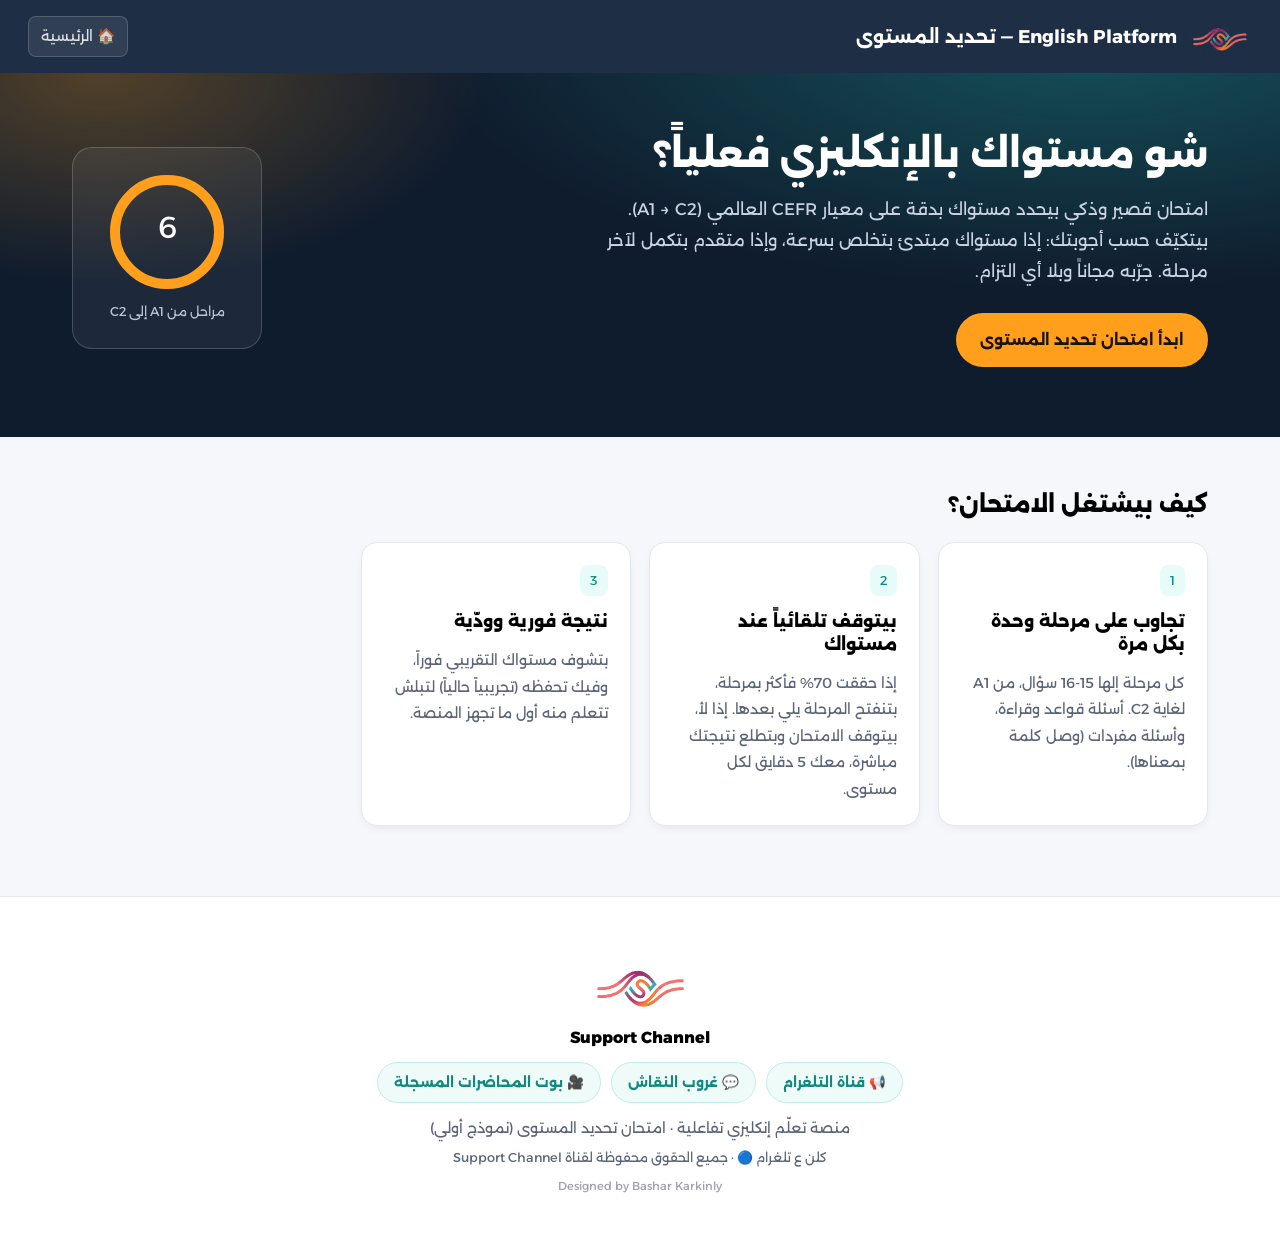
==== index.html @ b16656f6 "Update exam instructions with time limit Added a time limit for each level in the exam instructions." ====
<!DOCTYPE html>
<html lang="ar" dir="rtl">
<head>
<meta charset="UTF-8">
<!--
    تم تصميم هذه المنصة من قبل:
    Bashar Karkinly لصالح قناة Support Channel
-->
<meta name="viewport" content="width=device-width, initial-scale=1.0">
<title>امتحان تحديد المستوى — منصة تعلّم الإنكليزي التفاعلية</title>
<link rel="stylesheet" href="assets/style.css">
</head>
<body>

<div class="topbar">
  <div class="brand"><img src="assets/img/support-channel-logo.png" alt="Support Channel" class="brand-logo"> English Platform — تحديد المستوى</div>
  <nav><a href="index.html" class="home-btn">🏠 الرئيسية</a></nav>
</div>

<section class="hero">
  <div class="wrap-wide hero-inner">
    <div style="flex:1; min-width:280px;">
      <h1>شو مستواك بالإنكليزي فعلياً؟</h1>
      <p class="lead">
        امتحان قصير وذكي بيحدد مستواك بدقة على معيار CEFR العالمي (A1 → C2). بيتكيّف حسب أجوبتك:
        إذا مستواك مبتدئ بتخلص بسرعة، وإذا متقدم بتكمل لآخر مرحلة. جرّبه مجاناً وبلا أي التزام.
      </p>
      <div class="cta-row">
        <a href="pages/placement-test.html" class="btn btn-primary">ابدأ امتحان تحديد المستوى</a>
      </div>
    </div>

    <div class="progress-ring-wrap">
      <svg width="120" height="120" viewBox="0 0 120 120">
        <circle cx="60" cy="60" r="52" fill="none" stroke="rgba(255,255,255,.15)" stroke-width="10"/>
        <circle cx="60" cy="60" r="52" fill="none" stroke="#FF9F1C" stroke-width="10"
                stroke-linecap="round" transform="rotate(-90 60 60)"/>
        <text x="60" y="66" text-anchor="middle" class="progress-ring-num">6</text>
      </svg>
      <span class="progress-ring-label">مراحل من A1 إلى C2</span>
    </div>
  </div>
</section>

<div class="wrap-wide" id="chapters">
  <div class="section-title">
    <h2>كيف بيشتغل الامتحان؟</h2>
  </div>
  <div class="chapters-grid">
    <div class="chapter-card">
      <span class="num">1</span>
      <h3>تجاوب على مرحلة وحدة بكل مرة</h3>
      <p style="color:var(--muted); font-size:.9rem; margin:0;">كل مرحلة إلها 15-16 سؤال، من A1 لغاية C2. أسئلة قواعد وقراءة، وأسئلة مفردات (وصل كلمة بمعناها).</p>
    </div>
    <div class="chapter-card">
      <span class="num">2</span>
      <h3>بيتوقف تلقائياً عند مستواك</h3>
      <p style="color:var(--muted); font-size:.9rem; margin:0;">إذا حققت 70% فأكثر بمرحلة، بتنفتح المرحلة يلي بعدها. إذا لأ، بيتوقف الامتحان وبتطلع نتيجتك مباشرة، معك 5 دقايق لكل مستوى.</p>
    </div>
    <div class="chapter-card">
      <span class="num">3</span>
      <h3>نتيجة فورية وودّية</h3>
      <p style="color:var(--muted); font-size:.9rem; margin:0;">بتشوف مستواك التقريبي فوراً، وفيك تحفظه (تجريبياً حالياً) لتبلش تتعلم منه أول ما تجهز المنصة.</p>
    </div>
  </div>
</div>

<footer class="site-footer">
  <img src="assets/img/support-channel-logo.png" alt="Support Channel" class="footer-logo">
  <div class="footer-brand">Support Channel</div>
  <div class="footer-links">
    <a href="https://t.me/karkinlysupportchannel" target="_blank" rel="noopener">📢 قناة التلغرام</a>
    <a href="https://t.me/karkinlySupportGroup" target="_blank" rel="noopener">💬 غروب النقاش</a>
    <a href="https://t.me/SVU_BSCM_BOT" target="_blank" rel="noopener">🎥 بوت المحاضرات المسجلة</a>
  </div>
  <div>منصة تعلّم إنكليزي تفاعلية · امتحان تحديد المستوى (نموذج أولي)</div>
  <div class="copyright">كلن ع تلغرام 🔵 · جميع الحقوق محفوظة لقناة Support Channel</div>
  <div style="font-size:.72rem; opacity:.6; margin-top:6px;">Designed by Bashar Karkinly</div>
</footer>

</body>
</html>
---- assets/style.css ----
/* ============================================================
   BMN401 — نظام تصميم مادة أساسيات الإدارة
   تم تصميم هذه الدورة التدريبية من قبل: Bashar Karkinly
   لصالح قناة Support Channel بتاريخ: 2026-07-10
   ============================================================ */

@import url('https://fonts.googleapis.com/css2?family=Alexandria:wght@100..900&display=swap');

:root{
  --ink:        #000000;   /* أسود خالص للعناوين لزيادة الوضوح */
  --ink-soft:   #1D2E45;
  --paper:      #F5F7FB;   /* خلفية الصفحة */
  --card:       #FFFFFF;
  --text:       #16232E;
  --muted:      #5B6478;
  --border:     #E3E7F0;

  --teal:       #1FB6A8;   /* اللون الأساسي */
  --teal-dark:  #12897E;
  --amber:      #FF9F1C;   /* اللون الثانوي */
  --amber-dark: #E07F00;
  --success:    #12B886;
  --success-bg: #E7F9F3;
  --danger:     #EF476F;
  --danger-bg:  #FDECF1;
  --lock:       #98A2B8;

  --radius:     16px;
  --radius-sm:  10px;
  --shadow:     0 10px 30px -12px rgba(15,28,46,.18);
  --shadow-sm:  0 4px 14px -6px rgba(15,28,46,.12);
}

*{ box-sizing:border-box; }
html{ scroll-behavior:smooth; }
body{
  margin:0;
  background:var(--paper);
  color:var(--text);
  font-family:'Alexandria', sans-serif;
  direction:rtl;
  line-height:1.85;
  -webkit-font-smoothing:antialiased;
}
h1,h2,h3,h4,h5,h6,.display{
  font-family:'Alexandria', sans-serif;
  font-weight:800; /* خط أغمق وأوضح */
  line-height:1.35;
  color:var(--ink);
}
a{ color:inherit; }
img{ max-width:100%; }

@media (prefers-reduced-motion: reduce){
  *{ animation-duration:.01ms !important; transition-duration:.01ms !important; }
}

/* ---------- شريط علوي ---------- */
.topbar{
  background:var(--ink-soft);
  color:#fff;
  padding:16px 28px;
  display:flex;
  align-items:center;
  justify-content:space-between;
  flex-wrap:wrap;
  gap:12px;
  position:sticky;
  top:0;
  z-index:40;
}
.topbar .brand{
  display:flex;
  align-items:center;
  gap:10px;
  font-family:'Alexandria', sans-serif;
  font-weight: 700;
  font-size:1.15rem;
  text-decoration: none;
  color: #fff;
}
.topbar .brand .brand-logo{
  height:34px;
  width:auto;
  display:block;
}
.site-footer .footer-logo{
  height:56px;
  width:auto;
  display:block;
  margin:0 auto 10px;
  opacity:.92;
}
.site-footer .footer-brand{
  font-weight:800; color:var(--ink); font-size:1rem; margin-bottom:10px;
}
.site-footer .footer-links{
  display:flex; flex-wrap:wrap; justify-content:center; gap:10px; margin-bottom:12px;
}
.site-footer .footer-links a{
  text-decoration:none; font-size:.85rem; font-weight:700; color:var(--teal-dark);
  background:#EFFBF8; border:1px solid #BFEDE6; border-radius:999px; padding:7px 16px;
  transition:all .15s ease;
}
.site-footer .footer-links a:hover{ background:#fff; border-color:var(--teal); }
.site-footer .copyright{
  font-size:.8rem;
  color:var(--muted);
  margin-top:4px;
}
.topbar nav{ display:flex; gap:18px; font-size:.92rem; align-items: center; }
.topbar nav a{ text-decoration:none; opacity:.85; display: flex; align-items: center; gap: 5px; }
.topbar nav a:hover{ opacity:1; }

/* زر الصفحة الرئيسية */
.home-btn {
  background: rgba(255,255,255,0.1);
  padding: 6px 12px;
  border-radius: 8px;
  border: 1px solid rgba(255,255,255,0.2);
  transition: all 0.2s;
}
.home-btn:hover {
  background: rgba(255,255,255,0.2);
}

/* ---------- حاوية عامة ---------- */
.wrap{ max-width:920px; margin:0 auto; padding:0 22px; }
.wrap-wide{ max-width:1180px; margin:0 auto; padding:0 22px; }

/* ---------- الهيرو (index) ---------- */
.hero{
  background:
    radial-gradient(1100px 420px at 85% -10%, rgba(31,182,168,.35), transparent 60%),
    radial-gradient(700px 380px at 8% 0%, rgba(255,159,28,.28), transparent 55%),
    #0F1C2E;
  color:#fff;
  padding:56px 0 70px;
}
.hero-inner{
  display:flex; gap:40px; align-items:center; justify-content:space-between; flex-wrap:wrap;
}
.hero h1{ color:#fff; font-size:2.35rem; margin:0 0 14px; }
.hero p.lead{ color:#C9D3E3; font-size:1.05rem; max-width:52ch; margin:0 0 26px; }
.hero .cta-row{ display:flex; gap:14px; flex-wrap:wrap; }

.btn{
  display:inline-flex; align-items:center; gap:8px;
  padding:13px 24px;
  border-radius:999px;
  font-family:'Alexandria',sans-serif;
  font-weight:700;
  font-size:.95rem;
  text-decoration:none;
  border:none;
  cursor:pointer;
  transition:transform .15s ease, box-shadow .15s ease, background .15s ease;
}
.btn-primary{ background:var(--amber); color:#1A1200; }
.btn-primary:hover{ transform:translateY(-2px); box-shadow:0 10px 20px -8px rgba(255,159,28,.55); }
.btn-ghost{ background:rgba(255,255,255,.08); color:#fff; border:1px solid rgba(255,255,255,.25); }
.btn-ghost:hover{ background:rgba(255,255,255,.16); }
.btn-teal{ background:var(--teal); color:#04231F; }
.btn-teal:hover{ transform:translateY(-2px); box-shadow:0 10px 20px -8px rgba(31,182,168,.5); }
.btn:disabled{ opacity:.5; cursor:not-allowed; transform:none !important; box-shadow:none !important; }
.btn-block{ width:100%; justify-content:center; }

/* ---------- حلقة التقدم ---------- */
.progress-ring-wrap{
  display:flex; flex-direction:column; align-items:center; gap:8px;
  background:rgba(255,255,255,.06);
  border:1px solid rgba(255,255,255,.18);
  border-radius:20px;
  padding:24px 30px;
  min-width:190px;
  text-align:center;
}
.progress-ring-wrap svg{ display:block; }
.progress-ring-num{ font-family:'Alexandria',sans-serif; font-size:1.9rem; fill:#fff; }
.progress-ring-label{ font-size:.8rem; color:#B9C3D6; }

/* ---------- شبكة الفصول ---------- */
.section-title{
  display:flex; align-items:baseline; justify-content:space-between; gap:12px;
  margin:52px 0 22px; flex-wrap:wrap;
}
.section-title h2{ margin:0; font-size:1.4rem; }
.section-title .hint{ color:var(--muted); font-size:.9rem; }

.chapters-grid{
  display:grid;
  grid-template-columns:repeat(auto-fill, minmax(270px,1fr));
  gap:18px;
  padding-bottom:70px;
}
.chapter-card{
  background:var(--card);
  border:1px solid var(--border);
  border-radius:var(--radius);
  padding:22px;
  position:relative;
  box-shadow:var(--shadow-sm);
  transition:transform .15s ease, box-shadow .15s ease;
  display:flex; flex-direction:column; gap:14px;
  min-height:168px;
}
.chapter-card.active{ cursor:pointer; }
.chapter-card.active:hover{ transform:translateY(-4px); box-shadow:var(--shadow); border-color:var(--teal); }
.chapter-card.locked{ opacity:.62; }
.chapter-card .num{
  font-family:'Alexandria',sans-serif;
  font-size:.8rem;
  color:var(--teal-dark);
  background:#E7FBF8;
  border-radius:8px;
  padding:4px 10px;
  width:fit-content;
}
.chapter-card.locked .num{ color:var(--lock); background:#F0F2F6; }
.chapter-card h3{ margin:0; font-size:1.05rem; }
.chapter-card .meta{ margin-top:auto; display:flex; align-items:center; justify-content:space-between; }
.stamp{
  display:inline-flex; align-items:center; gap:6px;
  font-size:.78rem; font-weight:700;
  padding:6px 12px; border-radius:999px;
}
.stamp.locked{ background:#F0F2F6; color:var(--lock); }
.stamp.open{ background:#FFF3E0; color:var(--amber-dark); }
.stamp.done{ background:var(--success-bg); color:var(--success); }
.score-pill{ font-size:.78rem; color:var(--muted); }

/* ---------- محتوى الدرس ---------- */
.lesson-header{
  background:#0F1C2E; color:#fff; padding:44px 0 40px;
}
.lesson-header .eyebrow{ color:var(--amber); font-weight:700; font-size:.85rem; margin-bottom:8px; }
.lesson-header h1{ color:#fff; font-size:2rem; margin:0 0 10px; }
.lesson-header p{ color:#C9D3E3; margin:0; max-width:65ch; }

.content{ padding:40px 0 90px; }

.block{
  background:var(--card);
  border:1px solid var(--border);
  border-radius:var(--radius);
  padding:26px 28px;
  margin-bottom:22px;
  box-shadow:var(--shadow-sm);
}
.block h2{
  font-size:1.2rem; margin:0 0 16px;
  display:flex; align-items:center; gap:10px;
}
.block h2 .idx{
  font-family:'Alexandria',sans-serif;
  background:var(--teal); color:#fff;
  width:32px; height:32px; border-radius:9px;
  display:flex; align-items:center; justify-content:center;
  font-size:.95rem; flex-shrink:0;
}
.block p{ margin:0 0 14px; }
.block ul, .block ol{ margin:0 0 14px; padding-inline-start:22px; }
.block li{ margin-bottom:6px; }

.example{
  background:#FFF9EE;
  border:1px solid #FCE3B4;
  border-radius:var(--radius-sm);
  padding:16px 18px;
  margin:16px 0;
  position:relative;
}
.example .tag{
  font-size:.75rem; font-weight:800; color:var(--amber-dark);
  display:flex; align-items:center; gap:6px; margin-bottom:8px;
}
.example p:last-child{ margin-bottom:0; }

.callout{
  background:#EFFBF8;
  border:1px solid #BFEDE6;
  border-radius:var(--radius-sm);
  padding:16px 18px;
  margin:16px 0;
}
.callout .tag{ font-size:.75rem; font-weight:800; color:var(--teal-dark); margin-bottom:8px; display:block; }

table.cmp{ width:100%; border-collapse:collapse; margin:14px 0; font-size:.92rem; }
table.cmp th, table.cmp td{ border:1px solid var(--border); padding:10px 12px; text-align:right; vertical-align:top; }
table.cmp th{ background:#F3F6FB; font-family:'Alexandria',sans-serif; font-weight:800; }
table.cmp tr:nth-child(even) td{ background:#FAFBFD; }

/* خط زمني للخطوات الست */
.timeline{ list-style:none; margin:0; padding:0; }
.timeline li{
  position:relative;
  padding-inline-start:44px;
  padding-bottom:26px;
  border-inline-start:2px solid var(--border);
}
.timeline li:last-child{ border-color:transparent; padding-bottom:0; }
.timeline .marker{
  position:absolute; inline-size:30px; block-size:30px;
  inset-inline-start:-16px; top:-2px;
  background:var(--teal); color:#fff;
  border-radius:50%;
  display:flex; align-items:center; justify-content:center;
  font-family:'Alexandria',sans-serif; font-size:.85rem;
  box-shadow:0 0 0 4px var(--paper);
}
.timeline h4{ margin:0 0 6px; font-size:1rem; }
.timeline p{ margin:0; color:var(--muted); font-size:.93rem; }

.next-actions{
  display:flex; gap:14px; flex-wrap:wrap; margin-top:30px;
}
.ask-box{
  background:var(--ink-soft); color:#fff;
  border-radius:var(--radius); padding:18px 22px;
  display:flex; align-items:center; gap:14px; margin-top:26px;
  font-size:.92rem;
}
.ask-box .icon{ font-size:1.4rem; }

.resource-box{
  border:1px dashed #BFC8DA; border-radius:var(--radius-sm);
  padding:14px 18px; margin-top:26px; font-size:.9rem; color:var(--muted);
}
.resource-box b{ color:var(--text); }

/* ---------- محرك الأسئلة (تدريب / امتحان) ---------- */
.quiz-meta{
  display:flex; gap:14px; flex-wrap:wrap; align-items:center;
  background:var(--card); border:1px solid var(--border);
  border-radius:var(--radius-sm); padding:14px 18px; margin-bottom:24px;
  font-size:.88rem; color:var(--muted);
}
.quiz-meta b{ color:var(--text); }
.stage-timer{
  font-family:'Alexandria',sans-serif; font-weight:800; white-space:nowrap;
  background:#F0F2F6; padding:4px 12px; border-radius:999px;
}
.stage-timer b{ color:var(--teal); font-variant-numeric:tabular-nums; }
.stage-timer-warn{ background:var(--danger-bg); }
.stage-timer-warn b{ color:var(--danger); animation:pulse-warn 1s ease-in-out infinite; }
@keyframes pulse-warn{ 0%,100%{opacity:1;} 50%{opacity:.5;} }
.progress-bar-track{
  flex:1; min-width:140px; height:8px; border-radius:99px; background:#E9ECF3; overflow:hidden;
}
.progress-bar-fill{
  height:100%; width:0%; background:linear-gradient(90deg,var(--teal),var(--amber));
  transition:width .35s ease;
}

.question-card{
  background:var(--card); border:1px solid var(--border); border-radius:var(--radius);
  padding:24px 26px; margin-bottom:18px; box-shadow:var(--shadow-sm);
  animation:fadeUp .35s ease both;
}
@keyframes fadeUp{ from{opacity:0; transform:translateY(8px);} to{opacity:1; transform:translateY(0);} }

.q-tag{
  display:inline-block; font-size:.72rem; font-weight:800;
  padding:3px 10px; border-radius:999px; margin-bottom:10px;
}
.q-tag.mcq{ background:#EAF1FF; color:#2C5CC5; }
.q-tag.tf{ background:#FDECF1; color:#C22458; }
.q-tag.fill{ background:#FFF3E0; color:var(--amber-dark); }

.q-text{ font-weight:700; margin:0 0 16px; font-size:1.02rem; }

.opt-list{ display:flex; flex-direction:column; gap:10px; }
.opt{
  display:flex; align-items:center; gap:10px;
  border:1.5px solid var(--border); border-radius:var(--radius-sm);
  padding:12px 16px; cursor:pointer; font-size:.95rem;
  transition:border-color .15s ease, background .15s ease;
  background:#fff;
}
.opt:hover{ border-color:var(--teal); }
.opt.selected{ border-color:var(--teal); background:#EFFBF8; }
.opt.correct{ border-color:var(--success); background:var(--success-bg); }
.opt.wrong{ border-color:var(--danger); background:var(--danger-bg); }
.opt input{ accent-color:var(--teal); }

.fill-input{
  width:100%; padding:13px 16px; border-radius:var(--radius-sm);
  border:1.5px solid var(--border); font-family:'Alexandria',sans-serif; font-size:.95rem;
}
.fill-input:focus{ outline:none; border-color:var(--teal); }
.fill-input.correct{ border-color:var(--success); background:var(--success-bg); }
.fill-input.wrong{ border-color:var(--danger); background:var(--danger-bg); }

.feedback{
  margin-top:14px; padding:12px 14px; border-radius:var(--radius-sm);
  font-size:.9rem; display:none; align-items:flex-start; gap:8px;
  animation:fadeUp .25s ease both;
}
.feedback.show{ display:flex; }
.feedback.ok{ background:var(--success-bg); color:#08865F; }
.feedback.no{ background:var(--danger-bg); color:#C22458; }
.feedback .fb-body{ display:block; }
.feedback .review-link{
  display:inline-block; margin-top:8px; font-weight:800; font-size:.85rem;
  text-decoration:none; padding:6px 12px; border-radius:999px;
  background:rgba(255,255,255,.7); border:1px solid currentColor;
}
.feedback.ok .review-link{ color:#08865F; }
.feedback.no .review-link{ color:#C22458; }
.feedback .review-link:hover{ background:#fff; }

.check-btn{
  margin-top:16px;
  background:var(--ink); color:#fff; border:none;
  padding:10px 22px; border-radius:999px; font-family:'Alexandria',sans-serif;
  font-weight:700; cursor:pointer; font-size:.9rem;
}
.check-btn:disabled{ opacity:.4; cursor:not-allowed; }

/* شارة النتيجة النهائية */
.result-card{
  background:var(--card); border:1px solid var(--border); border-radius:var(--radius);
  padding:40px 30px; text-align:center; box-shadow:var(--shadow); margin-bottom:20px;
}
.result-stamp{
  width:120px; height:120px; border-radius:50%;
  display:flex; align-items:center; justify-content:center; margin:0 auto 18px;
  font-family:'Alexandria',sans-serif; font-size:2rem; color:#fff;
  animation:pop .5s ease both;
}
@keyframes pop{ 0%{transform:scale(.4); opacity:0;} 70%{transform:scale(1.08);} 100%{transform:scale(1); opacity:1;} }
.result-stamp.pass{ background:linear-gradient(135deg,var(--success),var(--teal)); box-shadow:0 12px 30px -8px rgba(18,178,134,.55);}
.result-stamp.fail{ background:linear-gradient(135deg,var(--danger),#F77);box-shadow:0 12px 30px -8px rgba(239,71,111,.5); }
.result-card h2{ margin:0 0 6px; }
.result-card p{ color:var(--muted); margin:0 0 22px; }

.confetti-piece{
  position:fixed; top:-20px; z-index:200; border-radius:2px; pointer-events:none;
  animation:fall linear forwards;
}
@keyframes fall{ to{transform:translateY(105vh) rotate(360deg);} }

/* ---------- تذييل الصفحة ---------- */
.site-footer{
  background:#fff; border-top:1px solid var(--border);
  padding:60px 22px; text-align:center; font-size:.9rem; color:var(--muted);
}

/* ---------- استجابة الشاشات ---------- */
@media (max-width:768px){
  .hero-inner{ flex-direction:column; text-align:center; }
  .hero p.lead{ margin-left:auto; margin-right:auto; }
  .hero .cta-row{ justify-content:center; }
  .progress-ring-wrap{ margin-top:20px; }
  .topbar{ padding:12px 18px; justify-content:center; }
  .topbar nav{ width:100%; justify-content:center; margin-top:8px; }
}

/* ---------- لعبة المطابقة (Matching Game) ---------- */
.match-wrap {
  display: flex;
  gap: 20px;
  margin-bottom: 20px;
}
.match-col {
  flex: 1;
  display: flex;
  flex-direction: column;
  gap: 10px;
}
.match-col h4 {
  margin-bottom: 5px;
  font-size: 0.9rem;
  color: var(--muted);
  text-align: center;
}
.match-item {
  background: #fff;
  border: 1.5px solid var(--border);
  border-radius: var(--radius-sm);
  padding: 12px 16px;
  cursor: pointer;
  font-size: 0.9rem;
  transition: all 0.2s;
  position: relative;
  min-height: 50px;
  display: flex;
  align-items: center;
  justify-content: center;
  text-align: center;
}
.match-item:hover {
  border-color: var(--teal);
}
.match-item.selected {
  border-color: var(--teal);
  background: #EFFBF8;
}
.match-item.matched {
  border-color: var(--success);
  background: var(--success-bg);
  cursor: default;
}
.match-item.wrong {
  border-color: var(--danger);
  background: var(--danger-bg);
}
.match-item.wrong-locked {
  border-color: var(--danger);
  background: var(--danger-bg);
  color: var(--danger);
  cursor: not-allowed;
  font-weight: 700;
  opacity: .9;
}
.match-number {
  position: absolute;
  top: -8px;
  right: -8px;
  background: var(--success);
  color: #fff;
  width: 20px;
  height: 20px;
  border-radius: 50%;
  font-size: 0.7rem;
  display: flex;
  align-items: center;
  justify-content: center;
  font-weight: 800;
  box-shadow: 0 2px 5px rgba(0,0,0,0.1);
}
.match-status {
  text-align: center;
  font-weight: 700;
  padding: 15px;
  background: #f8f9fa;
  border-radius: var(--radius-sm);
}

/* ---------- البطاقات التعليمية (Flashcards) ---------- */
.flash-grid {
  display: grid;
  grid-template-columns: repeat(auto-fill, minmax(200px, 1fr));
  gap: 15px;
}
.flash-card {
  perspective: 1000px;
  height: 120px;
  cursor: pointer;
}
.flash-inner {
  position: relative;
  width: 100%;
  height: 100%;
  text-align: center;
  transition: transform 0.6s;
  transform-style: preserve-3d;
}
.flash-card.flipped .flash-inner {
  transform: rotateY(180deg);
}
.flash-face {
  position: absolute;
  width: 100%;
  height: 100%;
  backface-visibility: hidden;
  display: flex;
  align-items: center;
  justify-content: center;
  padding: 15px;
  border-radius: var(--radius-sm);
  border: 1px solid var(--border);
  font-weight: 700;
  font-size: 0.9rem;
  box-shadow: var(--shadow-sm);
}
.flash-front {
  background: #fff;
  color: var(--ink);
}
.flash-back {
  background: var(--teal);
  color: #fff;
  transform: rotateY(180deg);
}

@keyframes shake {
  0%, 100% { transform: translateX(0); }
  25% { transform: translateX(-5px); }
  75% { transform: translateX(5px); }
}
.shake {
  animation: shake 0.2s ease-in-out 0s 2;
}

/* ---------- شريط تقدم المرحلة الثابت أثناء التمرير ---------- */
.sticky-bar{
  position:sticky; top:70px; z-index:30;
  box-shadow:0 6px 16px -8px rgba(15,28,46,.15);
}

/* ---------- محتوى إنكليزي (LTR) داخل بطاقات الأسئلة ---------- */
.en-content{ direction:ltr; text-align:left; }
.passage-box{
  direction:ltr; text-align:left;
  background:#F8FAFD; border:1px solid var(--border); border-radius:var(--radius-sm);
  padding:16px 18px; margin-bottom:16px; font-size:.95rem; line-height:1.7;
}
.passage-box p{ margin:0 0 10px; }
.passage-box p:last-child{ margin-bottom:0; }

/* ---------- سؤال "حدد الكلمة الخاطئة" ---------- */
.underline-word{
  text-decoration:underline; text-decoration-style:dotted; text-underline-offset:3px;
  cursor:pointer; padding:1px 3px; border-radius:4px; font-weight:600;
  transition:background .15s ease;
}
.underline-word:hover{ background:#EAF1FF; }
.underline-word.selected-wrong{ background:var(--success-bg); color:var(--success); text-decoration:none; }
.underline-word.selected-right{ background:var(--danger-bg); color:var(--danger); text-decoration:none; }
.underline-word.reveal-correct{ background:var(--success-bg); color:var(--success); text-decoration:none; }

/* ---------- امتحان تحديد المستوى: مؤشر المراحل ---------- */
.stage-track{
  display:flex; gap:8px; flex-wrap:wrap; align-items:center;
  background:var(--card); border:1px solid var(--border);
  border-radius:var(--radius-sm); padding:14px 18px; margin-bottom:20px;
}
.stage-pill{
  font-size:.78rem; font-weight:800; padding:6px 14px; border-radius:999px;
  background:#F0F2F6; color:var(--lock);
}
.stage-pill.current{ background:#FFF3E0; color:var(--amber-dark); }
.stage-pill.done{ background:var(--success-bg); color:var(--success); }
.stage-pill.failed{ background:var(--danger-bg); color:var(--danger); }

.stage-banner{
  background:#0F1C2E; color:#fff; padding:26px 0 24px;
}
.stage-banner .wrap{ display:flex; align-items:center; justify-content:space-between; flex-wrap:wrap; gap:14px; }
.stage-banner .eyebrow{ color:var(--amber); font-weight:700; font-size:.85rem; margin-bottom:4px; }
.stage-banner h1{ color:#fff; font-size:1.5rem; margin:0; }
.stage-banner p{ color:#C9D3E3; margin:6px 0 0; font-size:.9rem; }

/* بطاقة سؤال المفردات (وصل الأعمدة) داخل محرك الأسئلة */
.q-tag.vocab{ background:#F3E8FF; color:#7C3AED; }
.match-wrap.inline{ margin-top:6px; }

/* شاشة النتيجة النهائية لتحديد المستوى */
.level-result-card{
  background:var(--card); border:1px solid var(--border); border-radius:var(--radius);
  padding:44px 30px; text-align:center; box-shadow:var(--shadow); margin-bottom:20px;
}
.level-badge{
  width:130px; height:130px; border-radius:50%;
  display:flex; align-items:center; justify-content:center; margin:0 auto 18px;
  font-family:'Alexandria',sans-serif; font-weight:800; font-size:2.2rem; color:#fff;
  background:linear-gradient(135deg,var(--teal),var(--amber));
  box-shadow:0 12px 30px -8px rgba(31,182,168,.5);
  animation:pop .5s ease both;
}
.level-breakdown{
  display:flex; flex-wrap:wrap; justify-content:center; gap:10px; margin:22px 0;
}
.level-breakdown .stage-result{
  border:1px solid var(--border); border-radius:var(--radius-sm);
  padding:10px 16px; font-size:.85rem; min-width:90px;
}
.level-breakdown .stage-result b{ display:block; font-size:1rem; margin-bottom:2px; }
.level-breakdown .stage-result.pass{ border-color:var(--success); background:var(--success-bg); color:#08865F; }
.level-breakdown .stage-result.fail{ border-color:var(--danger); background:var(--danger-bg); color:#C22458; }

/* نافذة حفظ النتيجة / التسجيل (Placeholder — سيُربط بـ Cloudflare لاحقاً) */
.modal-overlay{
  position:fixed; inset:0; background:rgba(15,28,46,.55);
  display:none; align-items:center; justify-content:center; z-index:300; padding:20px;
}
.modal-overlay.show{ display:flex; }
.modal-box{
  background:#fff; border-radius:var(--radius); padding:30px 28px;
  max-width:420px; width:100%; box-shadow:var(--shadow); text-align:center;
}
.modal-box h3{ margin:0 0 10px; }
.modal-box p{ color:var(--muted); font-size:.9rem; margin:0 0 18px; }
.modal-box input{
  width:100%; padding:12px 14px; border-radius:var(--radius-sm);
  border:1.5px solid var(--border); font-family:'Alexandria',sans-serif; font-size:.95rem;
  margin-bottom:14px;
}
.modal-box input:focus{ outline:none; border-color:var(--teal); }
.modal-actions{ display:flex; gap:10px; justify-content:center; flex-wrap:wrap; }
.modal-close{
  position:absolute; top:14px; left:18px; background:none; border:none;
  font-size:1.2rem; color:var(--muted); cursor:pointer;
}
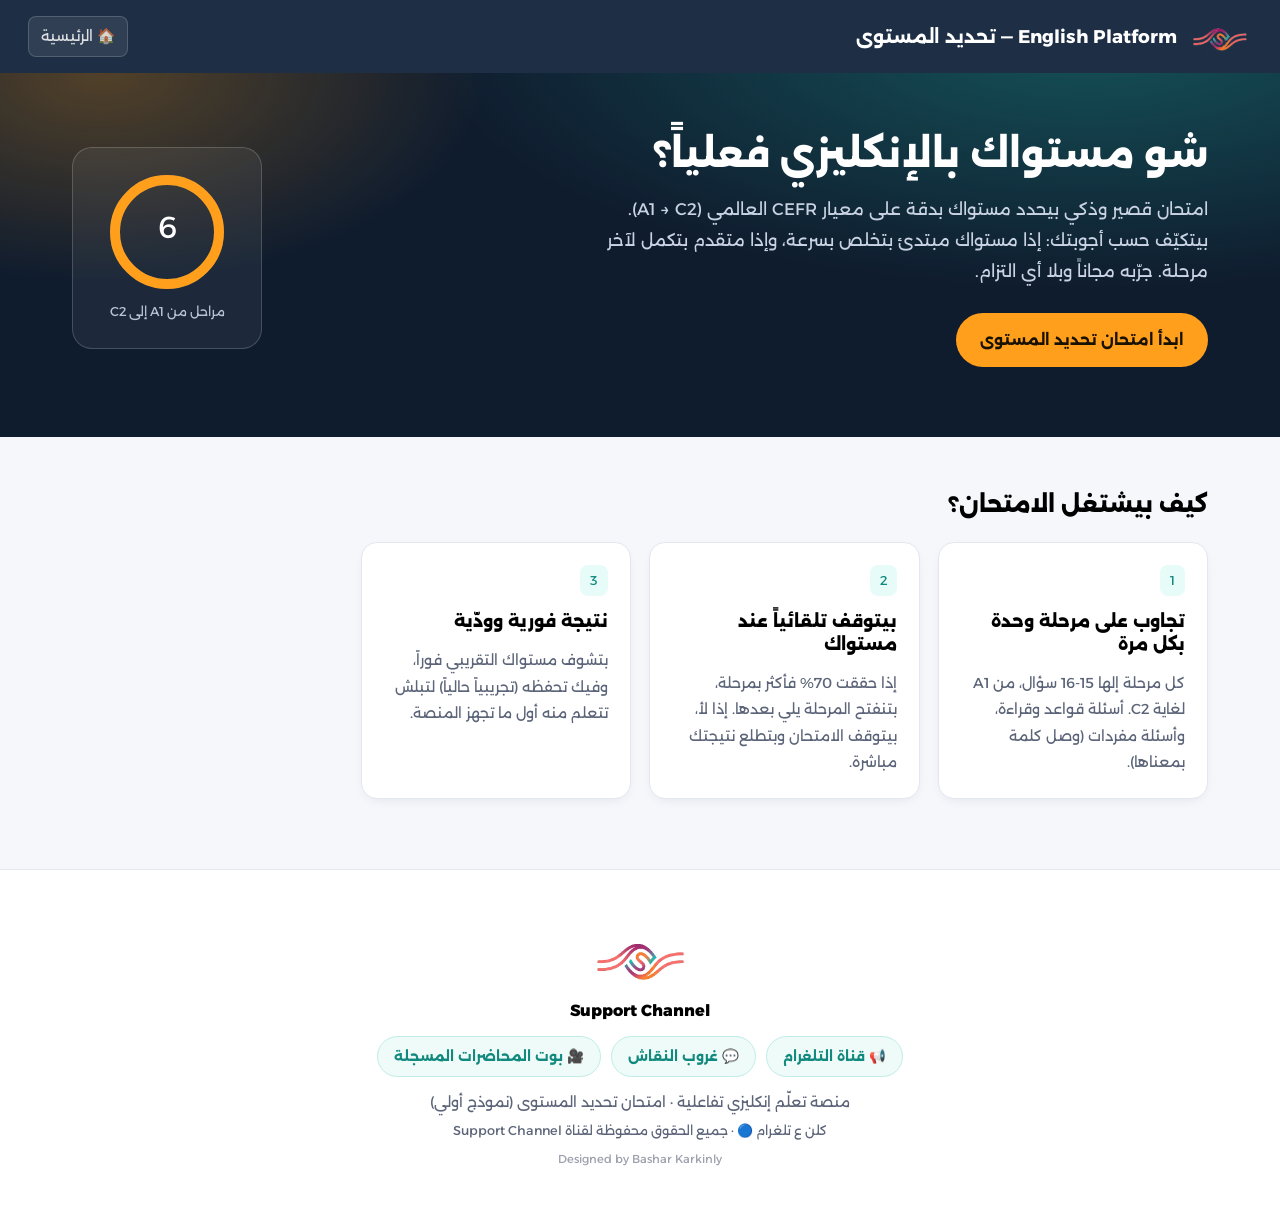
==== commit 6133f1ed: "Add files via upload" ====
--- a/index.html
+++ b/index.html
@@ -55,7 +55,7 @@
     <div class="chapter-card">
       <span class="num">2</span>
       <h3>بيتوقف تلقائياً عند مستواك</h3>
-      <p style="color:var(--muted); font-size:.9rem; margin:0;">إذا حققت 70% فأكثر بمرحلة، بتنفتح المرحلة يلي بعدها. إذا لأ، بيتوقف الامتحان وبتطلع نتيجتك مباشرة، معك 5 دقايق لكل مستوى.</p>
+      <p style="color:var(--muted); font-size:.9rem; margin:0;">إذا حققت 70% فأكثر بمرحلة، بتنفتح المرحلة يلي بعدها. إذا لأ، بيتوقف الامتحان وبتطلع نتيجتك مباشرة.</p>
     </div>
     <div class="chapter-card">
       <span class="num">3</span>
--- a/assets/style.css
+++ b/assets/style.css
@@ -620,7 +620,26 @@
 .underline-word.selected-right{ background:var(--danger-bg); color:var(--danger); text-decoration:none; }
 .underline-word.reveal-correct{ background:var(--success-bg); color:var(--success); text-decoration:none; }
 
-/* ---------- امتحان تحديد المستوى: مؤشر المراحل ---------- */
+/* ---------- تسجيل/دخول Firebase + الاستبيان ---------- */
+.auth-tabs{ display:flex; gap:8px; margin-bottom:14px; justify-content:center; }
+.auth-tab{
+  padding:8px 18px; border-radius:999px; border:1.5px solid var(--border);
+  background:#fff; font-family:'Alexandria',sans-serif; font-weight:700; font-size:.85rem;
+  cursor:pointer; color:var(--muted);
+}
+.auth-tab.active{ background:var(--teal); border-color:var(--teal); color:#fff; }
+#continue-flow-area form input[type="email"],
+#continue-flow-area form input[type="password"],
+#continue-flow-area form input[type="text"]{
+  width:100%; padding:12px 14px; border-radius:var(--radius-sm);
+  border:1.5px solid var(--border); font-family:'Alexandria',sans-serif; font-size:.95rem;
+  margin-bottom:10px; direction:ltr; text-align:left;
+}
+#continue-flow-area form input:focus{ outline:none; border-color:var(--teal); }
+.btn-block{ width:100%; }
+.auth-error{ color:var(--danger); font-size:.85rem; margin-top:8px; min-height:1.2em; }
+.survey-q{ text-align:right; margin-bottom:18px; }
+.survey-q p{ font-weight:700; margin-bottom:8px; }
 .stage-track{
   display:flex; gap:8px; flex-wrap:wrap; align-items:center;
   background:var(--card); border:1px solid var(--border);
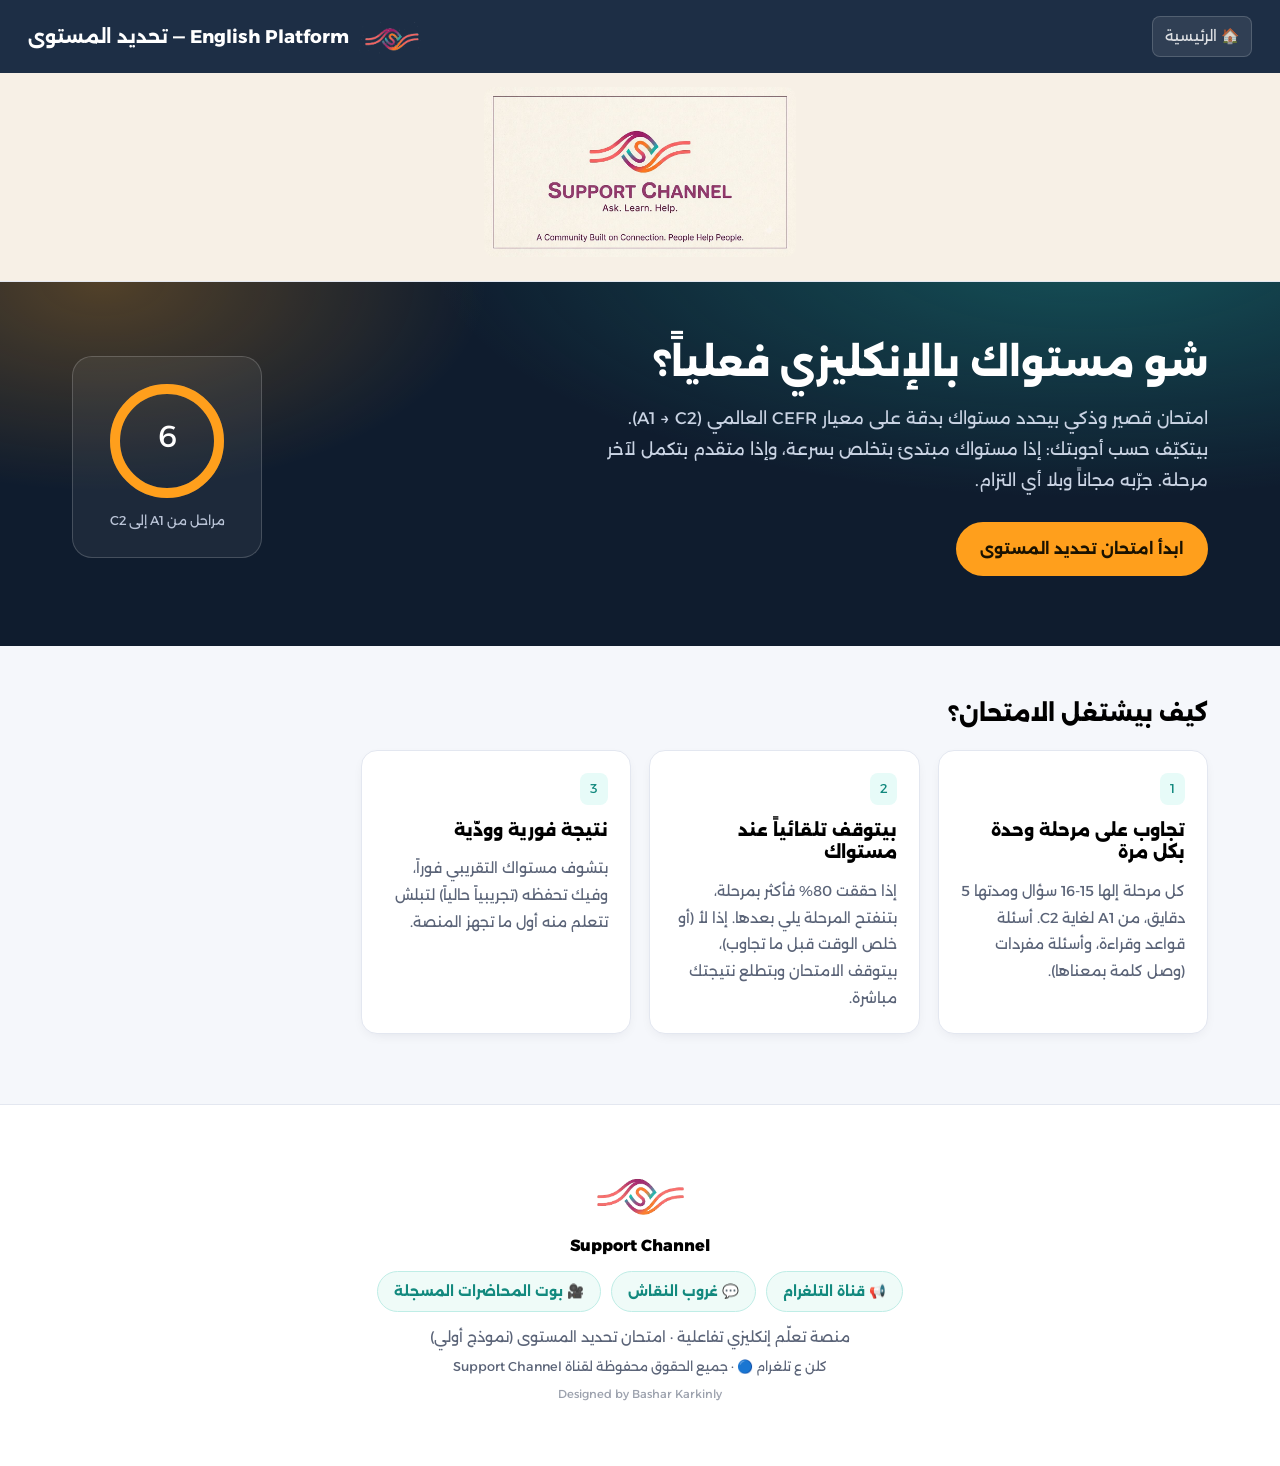
==== commit fc584457: "Add files via upload" ====
--- a/index.html
+++ b/index.html
@@ -13,8 +13,12 @@
 <body>
 
 <div class="topbar">
+  <nav><a href="index.html" class="home-btn">🏠 الرئيسية</a></nav>
   <div class="brand"><img src="assets/img/support-channel-logo.png" alt="Support Channel" class="brand-logo"> English Platform — تحديد المستوى</div>
-  <nav><a href="index.html" class="home-btn">🏠 الرئيسية</a></nav>
+</div>
+
+<div class="brand-banner">
+  <img src="assets/img/support-channel-banner.jpg" alt="Support Channel — Ask. Learn. Help.">
 </div>
 
 <section class="hero">
@@ -50,12 +54,12 @@
     <div class="chapter-card">
       <span class="num">1</span>
       <h3>تجاوب على مرحلة وحدة بكل مرة</h3>
-      <p style="color:var(--muted); font-size:.9rem; margin:0;">كل مرحلة إلها 15-16 سؤال، من A1 لغاية C2. أسئلة قواعد وقراءة، وأسئلة مفردات (وصل كلمة بمعناها).</p>
+      <p style="color:var(--muted); font-size:.9rem; margin:0;">كل مرحلة إلها 15-16 سؤال ومدتها 5 دقايق، من A1 لغاية C2. أسئلة قواعد وقراءة، وأسئلة مفردات (وصل كلمة بمعناها).</p>
     </div>
     <div class="chapter-card">
       <span class="num">2</span>
       <h3>بيتوقف تلقائياً عند مستواك</h3>
-      <p style="color:var(--muted); font-size:.9rem; margin:0;">إذا حققت 70% فأكثر بمرحلة، بتنفتح المرحلة يلي بعدها. إذا لأ، بيتوقف الامتحان وبتطلع نتيجتك مباشرة.</p>
+      <p style="color:var(--muted); font-size:.9rem; margin:0;">إذا حققت 80% فأكثر بمرحلة، بتنفتح المرحلة يلي بعدها. إذا لأ (أو خلص الوقت قبل ما تجاوب)، بيتوقف الامتحان وبتطلع نتيجتك مباشرة.</p>
     </div>
     <div class="chapter-card">
       <span class="num">3</span>
--- a/assets/style.css
+++ b/assets/style.css
@@ -111,6 +111,16 @@
 .topbar nav{ display:flex; gap:18px; font-size:.92rem; align-items: center; }
 .topbar nav a{ text-decoration:none; opacity:.85; display: flex; align-items: center; gap: 5px; }
 .topbar nav a:hover{ opacity:1; }
+
+/* ---------- بانر قناة الدعم — ثابت الظهور تحت الشريط العلوي بكل صفحة ---------- */
+.brand-banner{
+  background:#F7F0E6; text-align:center; padding:14px 16px;
+  border-bottom:1px solid var(--border);
+}
+.brand-banner img{
+  max-width:100%; height:auto; max-height:170px; border-radius:10px;
+}
+.brand-banner.compact img{ max-height:90px; }
 
 /* زر الصفحة الرئيسية */
 .home-btn {
@@ -630,16 +640,22 @@
 .auth-tab.active{ background:var(--teal); border-color:var(--teal); color:#fff; }
 #continue-flow-area form input[type="email"],
 #continue-flow-area form input[type="password"],
-#continue-flow-area form input[type="text"]{
-  width:100%; padding:12px 14px; border-radius:var(--radius-sm);
-  border:1.5px solid var(--border); font-family:'Alexandria',sans-serif; font-size:.95rem;
-  margin-bottom:10px; direction:ltr; text-align:left;
-}
-#continue-flow-area form input:focus{ outline:none; border-color:var(--teal); }
+#continue-flow-area form input[type="text"],
+.field-input{
+  width:100%; box-sizing:border-box; padding:14px 16px; border-radius:var(--radius-sm);
+  border:1.5px solid var(--border); font-family:'Alexandria',sans-serif; font-size:1rem;
+  margin-bottom:10px; direction:rtl; text-align:right;
+}
+#continue-flow-area form input:focus,
+.field-input:focus{ outline:none; border-color:var(--teal); }
 .btn-block{ width:100%; }
 .auth-error{ color:var(--danger); font-size:.85rem; margin-top:8px; min-height:1.2em; }
 .survey-q{ text-align:right; margin-bottom:18px; }
 .survey-q p{ font-weight:700; margin-bottom:8px; }
+.survey-progress{
+  text-align:center; font-size:.82rem; color:var(--muted); margin-bottom:14px;
+}
+.survey-progress b{ color:var(--teal); }
 .stage-track{
   display:flex; gap:8px; flex-wrap:wrap; align-items:center;
   background:var(--card); border:1px solid var(--border);
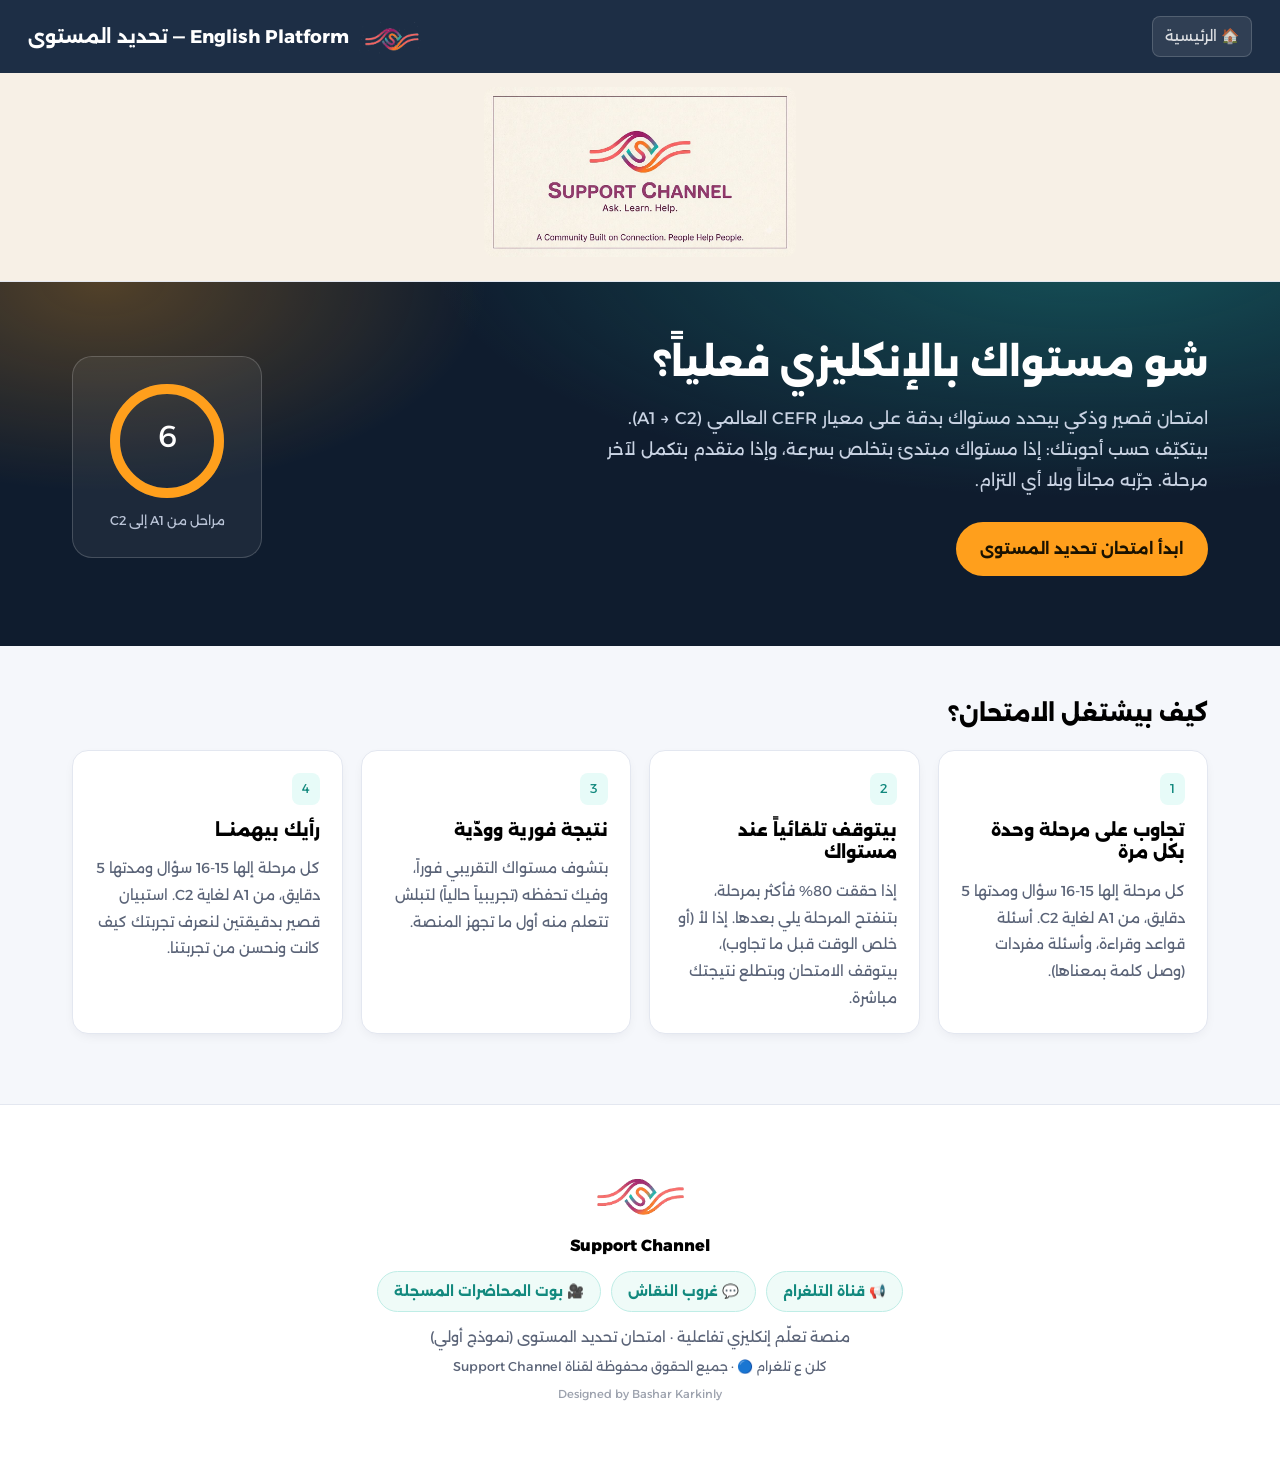
==== commit 6bd6c907: "Modify title and add chapter card for feedback Updated the title and added a new chapter card sectio" ====
--- a/index.html
+++ b/index.html
@@ -7,7 +7,7 @@
     Bashar Karkinly لصالح قناة Support Channel
 -->
 <meta name="viewport" content="width=device-width, initial-scale=1.0">
-<title>امتحان تحديد المستوى — منصة تعلّم الإنكليزي التفاعلية</title>
+<title>امتحان لتحديد المستوى — منصة تعلّم الإنكليزي التفاعلية</title>
 <link rel="stylesheet" href="assets/style.css">
 </head>
 <body>
@@ -66,6 +66,11 @@
       <h3>نتيجة فورية وودّية</h3>
       <p style="color:var(--muted); font-size:.9rem; margin:0;">بتشوف مستواك التقريبي فوراً، وفيك تحفظه (تجريبياً حالياً) لتبلش تتعلم منه أول ما تجهز المنصة.</p>
     </div>
+      <div class="chapter-card">
+      <span class="num">4</span>
+      <h3>رأيك بيهمنــا</h3>
+      <p style="color:var(--muted); font-size:.9rem; margin:0;">كل مرحلة إلها 15-16 سؤال ومدتها 5 دقايق، من A1 لغاية C2. استبيان قصير بدقيقتين لنعرف تجربتك كيف كانت ونحسن من تجربتنا.</p>
+    </div>
   </div>
 </div>
 
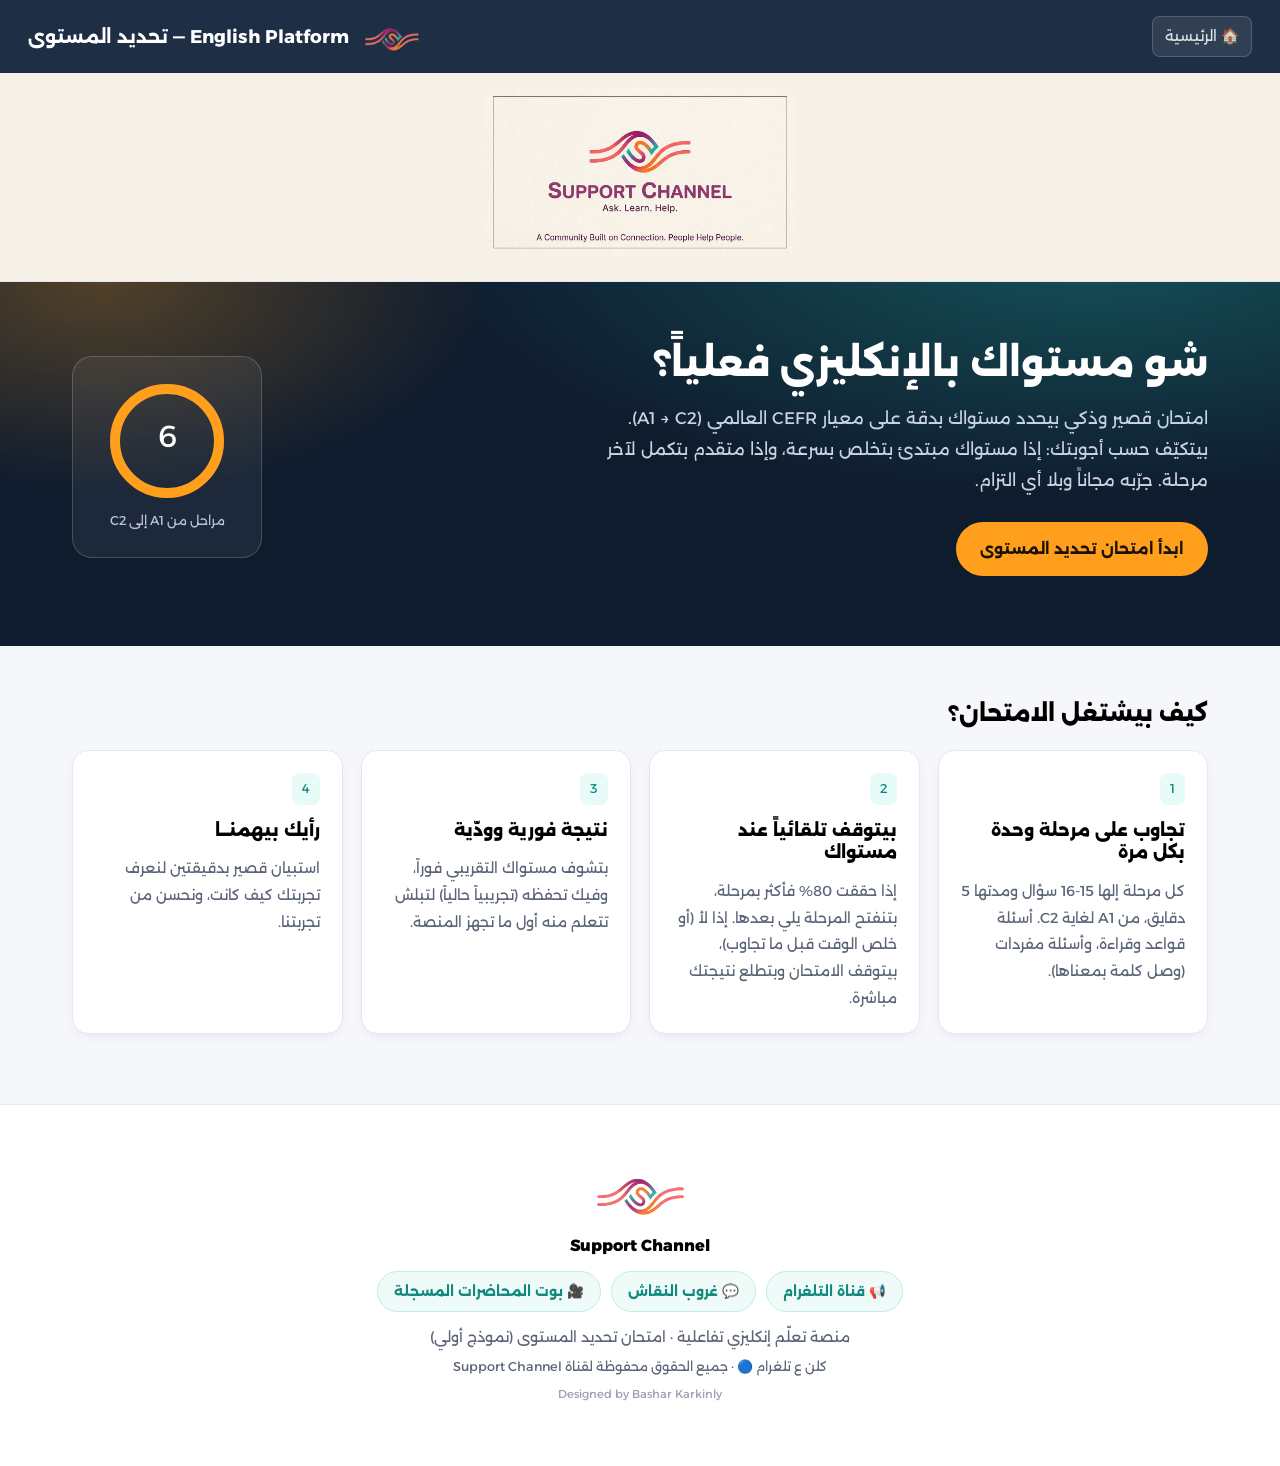
==== commit 152a513f: "Simplify feedback paragraph in index.html Removed redundant information about the number of question" ====
--- a/index.html
+++ b/index.html
@@ -69,7 +69,7 @@
       <div class="chapter-card">
       <span class="num">4</span>
       <h3>رأيك بيهمنــا</h3>
-      <p style="color:var(--muted); font-size:.9rem; margin:0;">كل مرحلة إلها 15-16 سؤال ومدتها 5 دقايق، من A1 لغاية C2. استبيان قصير بدقيقتين لنعرف تجربتك كيف كانت ونحسن من تجربتنا.</p>
+      <p style="color:var(--muted); font-size:.9rem; margin:0;">استبيان قصير بدقيقتين لنعرف تجربتك كيف كانت، ونحسن من تجربتنا.</p>
     </div>
   </div>
 </div>
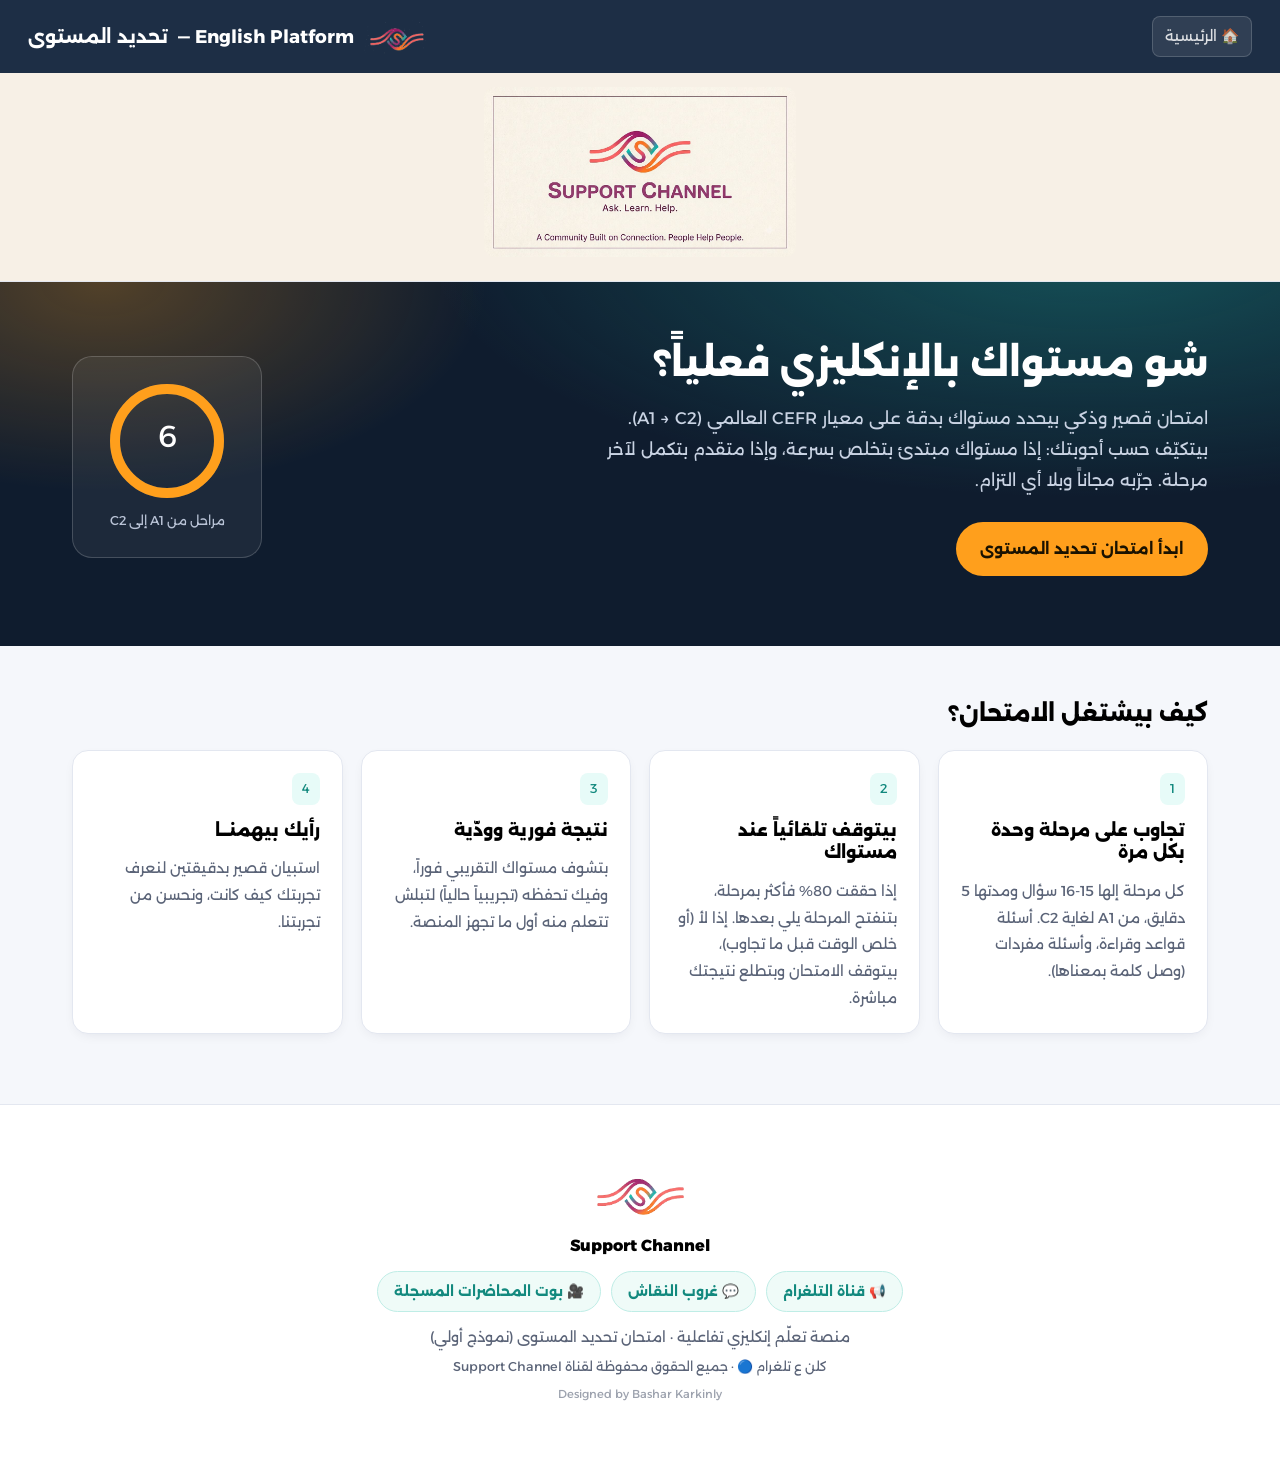
==== commit cfa2f03b: "Update index.html" ====
--- a/index.html
+++ b/index.html
@@ -7,14 +7,14 @@
     Bashar Karkinly لصالح قناة Support Channel
 -->
 <meta name="viewport" content="width=device-width, initial-scale=1.0">
-<title>امتحان لتحديد المستوى — منصة تعلّم الإنكليزي التفاعلية</title>
+<title>امتحان تحديد المستوى — منصة تعلّم الإنكليزي التفاعلية</title>
 <link rel="stylesheet" href="assets/style.css">
 </head>
 <body>
 
 <div class="topbar">
   <nav><a href="index.html" class="home-btn">🏠 الرئيسية</a></nav>
-  <div class="brand"><img src="assets/img/support-channel-logo.png" alt="Support Channel" class="brand-logo"> English Platform — تحديد المستوى</div>
+  <div class="brand"><img src="assets/img/support-channel-logo.png" alt="Support Channel" class="brand-logo"> English Platform — <span style="white-space:nowrap;">تحديد المستوى</span></div>
 </div>
 
 <div class="brand-banner">
@@ -66,7 +66,7 @@
       <h3>نتيجة فورية وودّية</h3>
       <p style="color:var(--muted); font-size:.9rem; margin:0;">بتشوف مستواك التقريبي فوراً، وفيك تحفظه (تجريبياً حالياً) لتبلش تتعلم منه أول ما تجهز المنصة.</p>
     </div>
-      <div class="chapter-card">
+    <div class="chapter-card">
       <span class="num">4</span>
       <h3>رأيك بيهمنــا</h3>
       <p style="color:var(--muted); font-size:.9rem; margin:0;">استبيان قصير بدقيقتين لنعرف تجربتك كيف كانت، ونحسن من تجربتنا.</p>
--- a/assets/style.css
+++ b/assets/style.css
@@ -170,6 +170,10 @@
 .btn-primary:hover{ transform:translateY(-2px); box-shadow:0 10px 20px -8px rgba(255,159,28,.55); }
 .btn-ghost{ background:rgba(255,255,255,.08); color:#fff; border:1px solid rgba(255,255,255,.25); }
 .btn-ghost:hover{ background:rgba(255,255,255,.16); }
+.btn-outline-dark{
+  background:#fff; color:var(--text); border:1.5px solid var(--border);
+}
+.btn-outline-dark:hover{ background:#F7F8FA; border-color:var(--teal); color:var(--teal); }
 .btn-teal{ background:var(--teal); color:#04231F; }
 .btn-teal:hover{ transform:translateY(-2px); box-shadow:0 10px 20px -8px rgba(31,182,168,.5); }
 .btn:disabled{ opacity:.5; cursor:not-allowed; transform:none !important; box-shadow:none !important; }
@@ -466,6 +470,16 @@
   .topbar nav{ width:100%; justify-content:center; margin-top:8px; }
 }
 
+@media (max-width:480px){
+  .match-wrap .match-item{ font-size:.82rem; padding:8px 6px; }
+  .match-wrap .match-col h4{ font-size:.8rem; }
+  .match-wrap{ gap:10px; }
+  .match-status{ font-size:.8rem; padding:10px; }
+  .quiz-meta{ font-size:.82rem; padding:12px 14px; }
+  .level-result-card{ padding:30px 18px; }
+  .level-badge{ width:100px; height:100px; font-size:1.8rem; }
+}
+
 /* ---------- لعبة المطابقة (Matching Game) ---------- */
 .match-wrap {
   display: flex;
@@ -478,6 +492,7 @@
   flex-direction: column;
   gap: 10px;
 }
+.match-col:last-child{ flex: 1.4; }
 .match-col h4 {
   margin-bottom: 5px;
   font-size: 0.9rem;
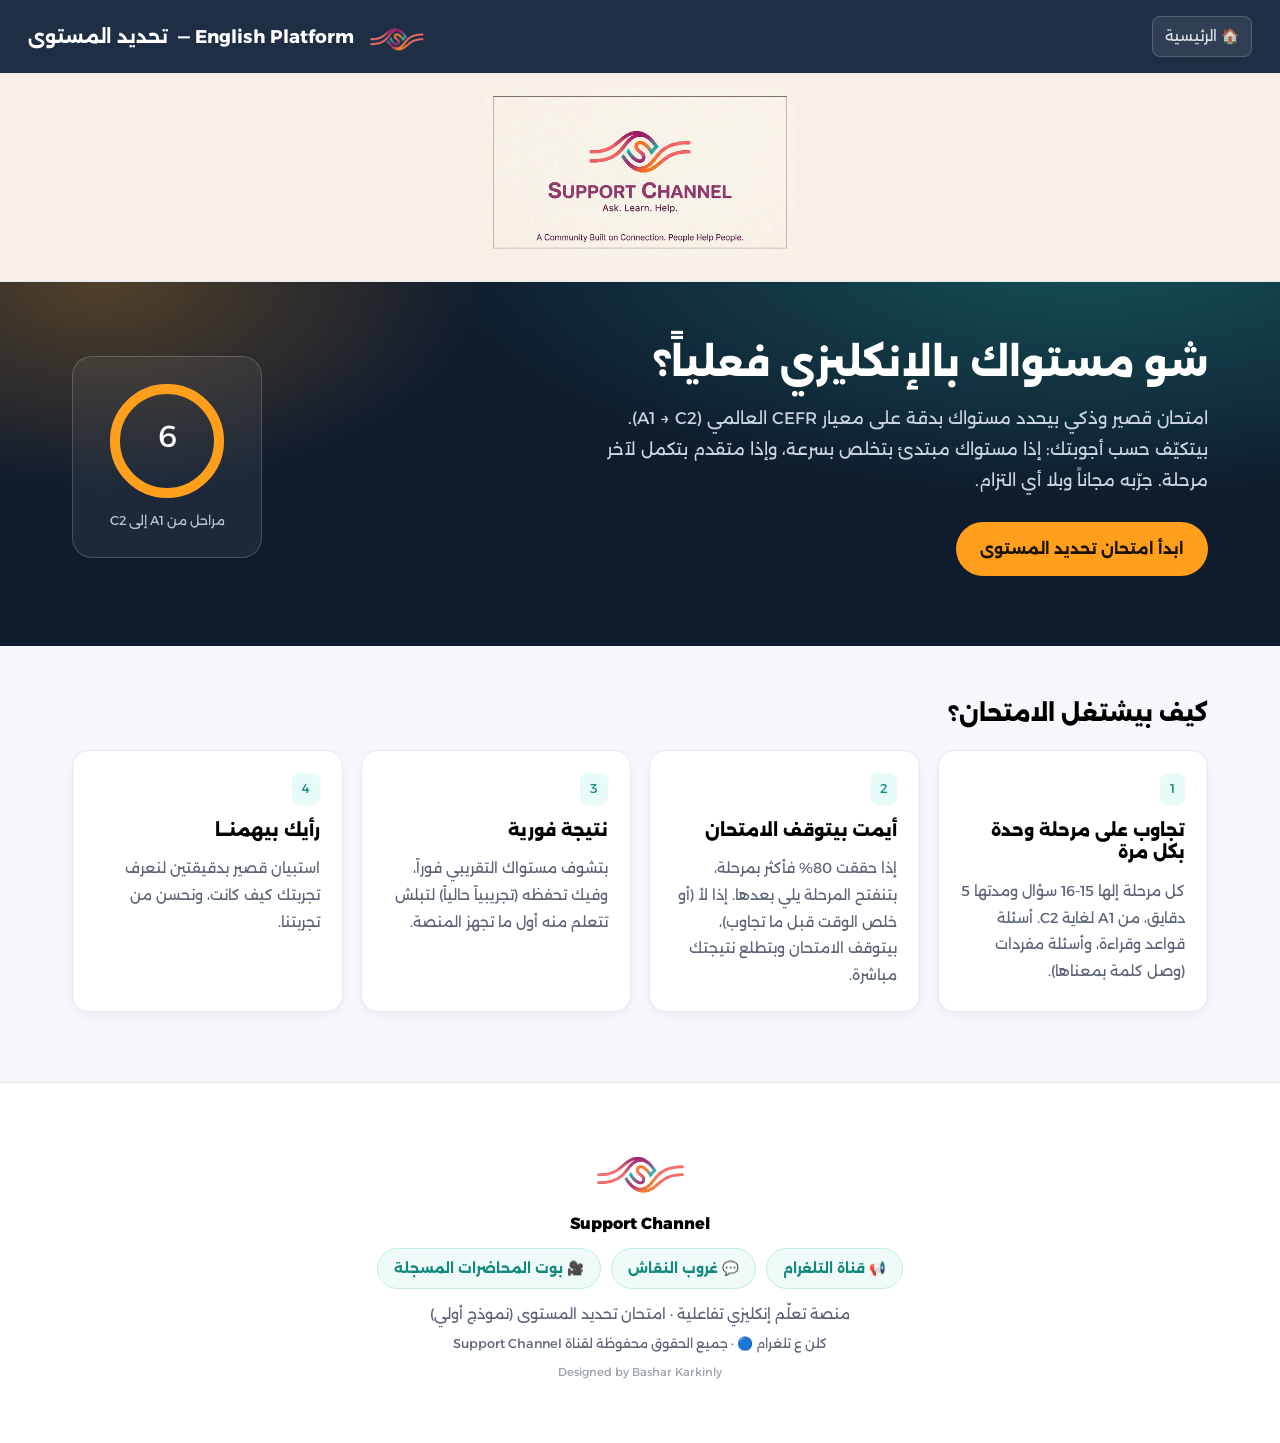
==== commit 57c04022: "Update headings in index.html for clarity" ====
--- a/index.html
+++ b/index.html
@@ -58,12 +58,12 @@
     </div>
     <div class="chapter-card">
       <span class="num">2</span>
-      <h3>بيتوقف تلقائياً عند مستواك</h3>
+      <h3>أيمت بيتوقف الامتحان</h3>
       <p style="color:var(--muted); font-size:.9rem; margin:0;">إذا حققت 80% فأكثر بمرحلة، بتنفتح المرحلة يلي بعدها. إذا لأ (أو خلص الوقت قبل ما تجاوب)، بيتوقف الامتحان وبتطلع نتيجتك مباشرة.</p>
     </div>
     <div class="chapter-card">
       <span class="num">3</span>
-      <h3>نتيجة فورية وودّية</h3>
+      <h3>نتيجة فورية</h3>
       <p style="color:var(--muted); font-size:.9rem; margin:0;">بتشوف مستواك التقريبي فوراً، وفيك تحفظه (تجريبياً حالياً) لتبلش تتعلم منه أول ما تجهز المنصة.</p>
     </div>
     <div class="chapter-card">
